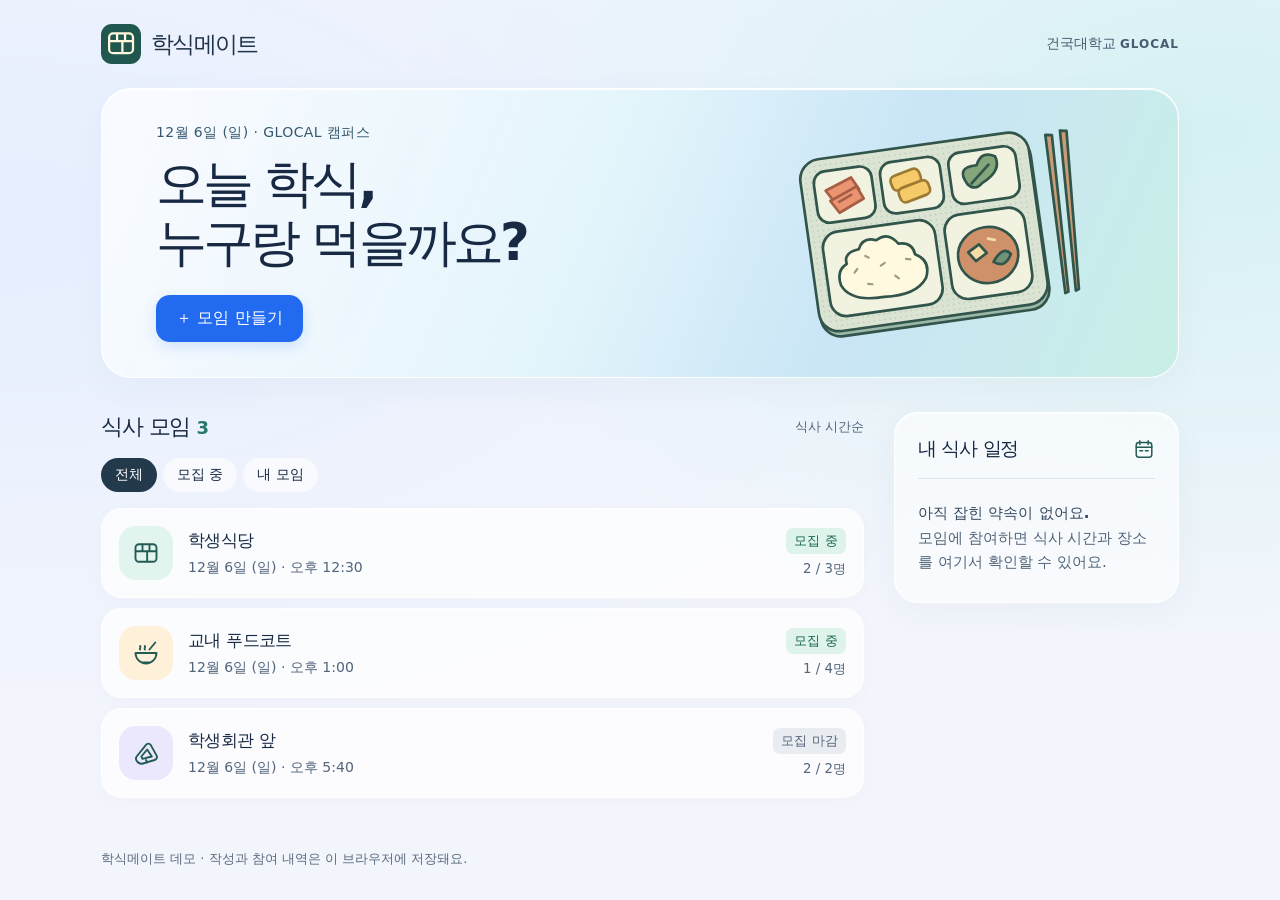
==== jo-su-yeon/haksik-mate/index.html @ ece5bcb7 "Add demo index and Haksik Mate with custom dining icons" ====
<!doctype html>
<html lang="ko"><head><meta charset="utf-8"><meta name="viewport" content="width=device-width,initial-scale=1"><meta name="theme-color" content="#edf5ff"><title>학식메이트 · 식사 모임</title><link rel="icon" href="icons/mark.svg" type="image/svg+xml"><link rel="stylesheet" href="style.css"><script defer src="app.js"></script></head>
<body><main class="shell">
<header><a class="brand" href="./"><img class="logo" src="icons/mark.svg" width="40" height="40" alt="">학식메이트</a><span class="campus">건국대학교 <b>GLOCAL</b></span></header>
<section class="hero glass"><div class="hero-copy"><p class="date" id="date"></p><h1>오늘 학식,<br>누구랑 먹을까요?</h1><button class="primary" id="create">＋ 모임 만들기</button></div><div class="art" aria-hidden="true"><img class="lunch-tray" src="icons/lunch.svg" width="320" height="220" alt=""></div></section>
<div class="layout"><section><div class="section-head"><h2>식사 모임 <span id="count"></span></h2><small>식사 시간순</small></div><div class="filters" aria-label="모집 상태"><button data-filter="all" aria-pressed="true">전체</button><button data-filter="open" aria-pressed="false">모집 중</button><button data-filter="mine" aria-pressed="false">내 모임</button></div><div id="list"></div></section>
<aside class="glass agenda"><div class="section-head"><h2>내 식사 일정</h2><img src="icons/calendar.svg" width="22" height="22" alt=""></div><div id="schedule"></div></aside></div>
<footer>학식메이트 데모 · 작성과 참여 내역은 이 브라우저에 저장돼요.</footer></main>
<dialog id="dialog"><div class="dialog-head"><h2 id="heading"></h2><button class="close" aria-label="닫기">×</button></div><div id="content"></div></dialog><div id="toast" role="status"></div></body></html>
---- jo-su-yeon/haksik-mate/style.css ----
:root{font-family:"Malgun Gothic",system-ui,sans-serif;color:#182943;background:#eff4fb;font-synthesis:none}*{box-sizing:border-box}body{margin:0;min-height:100vh;background:radial-gradient(ellipse at 0 25%,#e6efff,transparent 55%),radial-gradient(ellipse at 95% 15%,#d5f1f3,transparent 48%),#f3f5fc}button,input,textarea{font:inherit}button{cursor:pointer;border:0;color:inherit}button:focus-visible,a:focus-visible{outline:3px solid #285dd0;outline-offset:3px}.shell{max-width:1150px;margin:auto;padding:0 36px}header,.brand,.section-head,.filters,.dialog-head{display:flex;align-items:center}header{height:88px;justify-content:space-between}.brand{gap:10px;color:#203348;text-decoration:none;font-size:23px;font-weight:800;letter-spacing:-1.7px}.logo{display:block;flex:none}.campus{font-size:14px;color:#475c72}.campus b{font-size:12px;letter-spacing:1px}.glass{border:1px solid #fffffff5;box-shadow:0 10px 35px #3646690a,inset 0 1px 1px white;backdrop-filter:blur(16px)}.hero{position:relative;isolation:isolate;overflow:hidden;display:flex;align-items:center;padding:35px 5%;min-height:275px;background:linear-gradient(112deg,#ffffffad 5%,#e2f4fb 47%,#c9e5f6 70%,#c8efe5);border-radius:30px}.hero-copy{z-index:1}.date{font-size:14px;letter-spacing:.03em;color:#375970;margin:0 0 12px}.hero h1{font-size:clamp(34px,4vw,52px);line-height:1.16;letter-spacing:-.075em;margin:0 0 22px}.primary{background:#226aef;color:white;font-weight:700;padding:13px 20px;border-radius:14px;box-shadow:0 5px 14px #226aef29}.primary:hover{background:#1857cb}.art{position:absolute;width:44%;height:100%;right:0;display:grid;place-items:center;pointer-events:none}.lunch-tray{width:82%;max-width:345px;height:auto}.layout{display:grid;grid-template-columns:minmax(0,1fr) 285px;gap:30px;margin:34px 0}.section-head,.dialog-head{justify-content:space-between;gap:12px}.section-head h2,.dialog-head h2{margin:0;letter-spacing:-.06em;font-size:22px}.section-head small,small{color:#52657a}.section-head h2 span{color:#287867;font-size:18px}.filters{gap:6px;margin:16px 0}.filters button{border-radius:20px;background:#ffffffab;font-size:14px;padding:8px 14px}.filters [aria-pressed=true]{color:white;background:#23394c}.card{width:100%;display:grid;grid-template-columns:54px 1fr auto;gap:15px;align-items:center;text-align:left;margin:0 0 10px;padding:17px;border:1px solid white;border-radius:20px;background:#ffffffbc;box-shadow:0 4px 15px #4e648007}.card:hover,.slot:hover{background:white;box-shadow:0 6px 20px #39557912}.tile{height:54px;width:54px;display:grid;place-items:center;border-radius:17px;font-size:30px;background:#e1f4ed}.tile.t1{background:#fff0d9}.tile.t2{background:#ebe7fc}.info{min-width:0}.info strong{display:block;font-size:17px;letter-spacing:-.035em;margin-bottom:5px;overflow-wrap:anywhere}.meta{font-size:14px;color:#53657b}.capacity{text-align:right}.badge{display:inline-block;padding:4px 8px;border-radius:7px;color:#176552;background:#def3e9;font-size:13px;font-weight:700}.badge.full{background:#e9edf1;color:#566478}.capacity small{display:block;margin-top:6px}.agenda{align-self:start;padding:23px;border-radius:24px;background:#ffffff91}.agenda h2{font-size:19px}.slot{border-radius:12px;background:#ffffffa8;text-align:left;width:100%;padding:12px;margin-top:12px}.slot strong{display:block;margin-top:5px}.empty{padding:22px 0 4px;line-height:1.65;color:#52657a;font-size:15px;margin:0}.empty b{color:#34485d}.agenda .empty{border-top:1px solid #dbe4e9;margin-top:16px}footer{color:#596a7d;font-size:13px;padding:8px 0 30px}dialog{width:min(460px,94vw);max-height:90dvh;border:1px solid white;border-radius:24px;padding:24px;color:inherit;background:#f6fafd}dialog::backdrop{background:#152c4b66;backdrop-filter:blur(5px)}.dialog-head{margin-bottom:18px}.close{font-size:24px;width:36px;height:36px;line-height:1;border-radius:50%;background:#e6eef3}form{display:grid;gap:13px}label{display:grid;gap:6px;font-size:14px;font-weight:700}input,textarea{min-width:0;width:100%;padding:10px;border:1px solid #b9c6d4;border-radius:10px;background:white;color:inherit}textarea{resize:vertical}.row{display:grid;grid-template-columns:1fr 1fr;gap:10px}.detail{overflow-wrap:anywhere;white-space:pre-wrap;line-height:1.6}.people{padding:12px 14px;background:#e9f2f3;border-radius:12px;margin:16px 0}.people p{margin:6px 0 0;overflow-wrap:anywhere}.error{color:#a32331;margin:5px 0}.error:empty{display:none}.primary:disabled{background:#687886;cursor:default}#toast{position:fixed;left:50%;bottom:20px;transform:translateX(-50%);background:#243744;color:white;border-radius:12px;padding:12px 18px;z-index:2}#toast:empty{display:none}
@media(max-width:760px){.shell{padding:0 16px}header{height:66px}.brand{font-size:20px}.campus{font-size:12px}.layout{grid-template-columns:1fr;gap:15px;margin:22px 0}.hero{min-height:220px;padding:24px;border-radius:22px}.hero h1{font-size:34px}.art{right:-1%;width:39%}.lunch-tray{width:108%;max-width:190px}.card{gap:10px;padding:14px;grid-template-columns:44px 1fr auto}.tile{height:44px;width:44px;font-size:25px}.meta{font-size:13px}.agenda{padding:18px}.primary{padding:11px 16px}.hero .date{font-size:13px}}
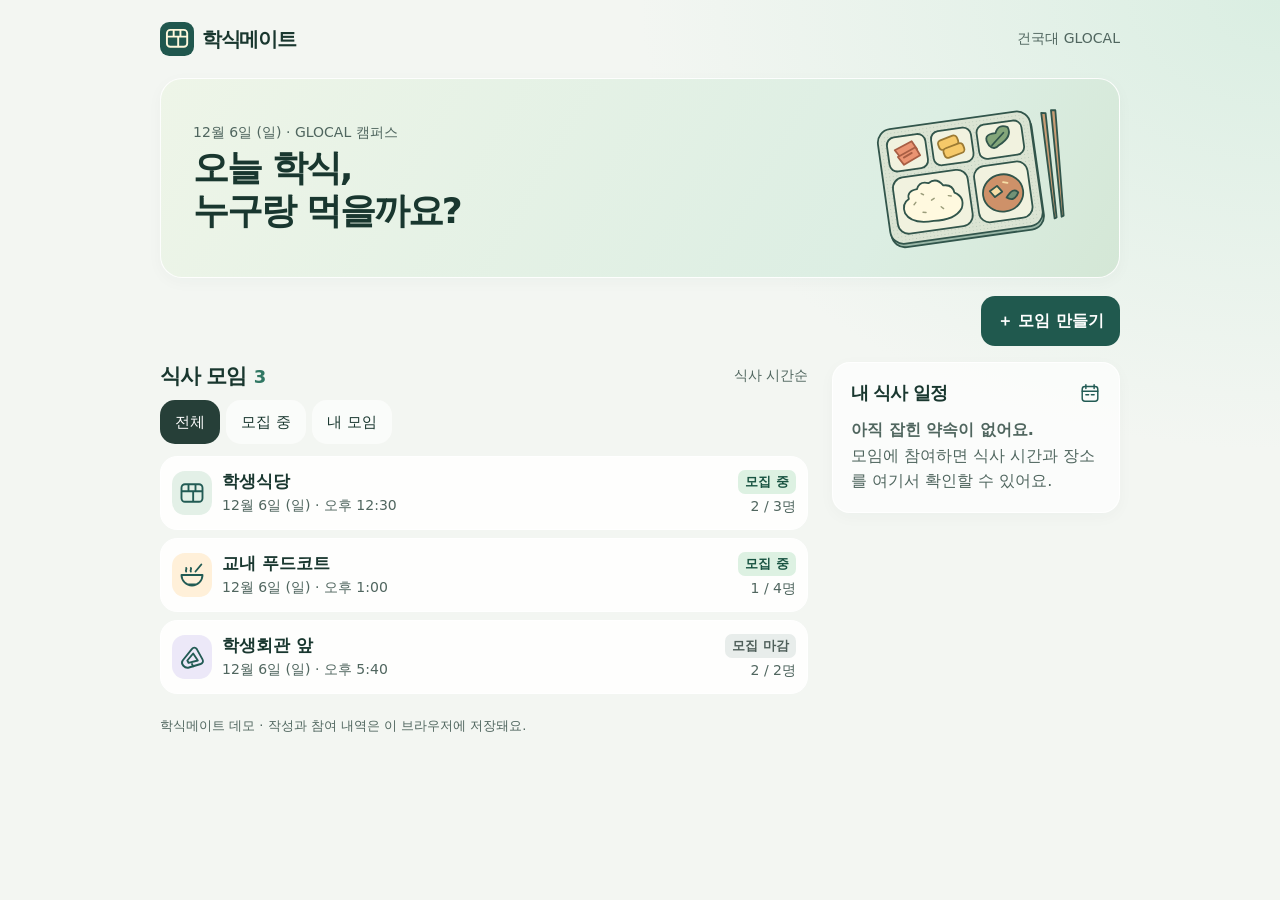
==== commit d848d6f8: "Prioritize mobile meal browsing and thumb-friendly bottom sheets" ====
--- a/jo-su-yeon/haksik-mate/index.html
+++ b/jo-su-yeon/haksik-mate/index.html
@@ -1,9 +1,42 @@
 <!doctype html>
-<html lang="ko"><head><meta charset="utf-8"><meta name="viewport" content="width=device-width,initial-scale=1"><meta name="theme-color" content="#edf5ff"><title>학식메이트 · 식사 모임</title><link rel="icon" href="icons/mark.svg" type="image/svg+xml"><link rel="stylesheet" href="style.css"><script defer src="app.js"></script></head>
-<body><main class="shell">
-<header><a class="brand" href="./"><img class="logo" src="icons/mark.svg" width="40" height="40" alt="">학식메이트</a><span class="campus">건국대학교 <b>GLOCAL</b></span></header>
-<section class="hero glass"><div class="hero-copy"><p class="date" id="date"></p><h1>오늘 학식,<br>누구랑 먹을까요?</h1><button class="primary" id="create">＋ 모임 만들기</button></div><div class="art" aria-hidden="true"><img class="lunch-tray" src="icons/lunch.svg" width="320" height="220" alt=""></div></section>
-<div class="layout"><section><div class="section-head"><h2>식사 모임 <span id="count"></span></h2><small>식사 시간순</small></div><div class="filters" aria-label="모집 상태"><button data-filter="all" aria-pressed="true">전체</button><button data-filter="open" aria-pressed="false">모집 중</button><button data-filter="mine" aria-pressed="false">내 모임</button></div><div id="list"></div></section>
-<aside class="glass agenda"><div class="section-head"><h2>내 식사 일정</h2><img src="icons/calendar.svg" width="22" height="22" alt=""></div><div id="schedule"></div></aside></div>
-<footer>학식메이트 데모 · 작성과 참여 내역은 이 브라우저에 저장돼요.</footer></main>
-<dialog id="dialog"><div class="dialog-head"><h2 id="heading"></h2><button class="close" aria-label="닫기">×</button></div><div id="content"></div></dialog><div id="toast" role="status"></div></body></html>
+<html lang="ko">
+<head>
+  <meta charset="utf-8">
+  <meta name="viewport" content="width=device-width, initial-scale=1, viewport-fit=cover">
+  <meta name="theme-color" content="#f3f6f2">
+  <title>학식메이트 · 식사 모임</title>
+  <link rel="icon" href="icons/mark.svg" type="image/svg+xml">
+  <link rel="stylesheet" href="style.css">
+  <script defer src="app.js"></script>
+</head>
+<body>
+  <main class="shell">
+    <header>
+      <a class="brand" href="./"><img src="icons/mark.svg" width="34" height="34" alt="">학식메이트</a>
+      <span class="campus">건국대 GLOCAL</span>
+    </header>
+    <section class="hero glass">
+      <div><p class="date" id="date"></p><h1>오늘 학식,<br>누구랑 먹을까요?</h1></div>
+      <img class="lunch-tray" src="icons/lunch.svg" width="320" height="220" alt="">
+    </section>
+    <div class="actions"><button class="primary" id="create"><span aria-hidden="true">＋</span> 모임 만들기</button></div>
+    <div class="layout">
+      <section aria-labelledby="list-title">
+        <div class="section-head"><h2 id="list-title">식사 모임 <span id="count"></span></h2><small>식사 시간순</small></div>
+        <div class="filters" role="group" aria-label="모임 필터">
+          <button data-filter="all" aria-pressed="true">전체</button>
+          <button data-filter="open" aria-pressed="false">모집 중</button>
+          <button data-filter="mine" aria-pressed="false">내 모임</button>
+        </div>
+        <div id="list"></div>
+      </section>
+      <aside class="glass agenda"><div class="section-head"><h2>내 식사 일정</h2><img src="icons/calendar.svg" width="22" height="22" alt=""></div><div id="schedule"></div></aside>
+    </div>
+    <footer>학식메이트 데모 · 작성과 참여 내역은 이 브라우저에 저장돼요.</footer>
+  </main>
+  <dialog id="dialog" aria-labelledby="heading">
+    <div class="dialog-head"><h2 id="heading"></h2><button class="close" aria-label="닫기">×</button></div>
+    <div id="content"></div>
+  </dialog>
+  <div id="toast" role="status"></div>
+</body></html>
--- a/jo-su-yeon/haksik-mate/style.css
+++ b/jo-su-yeon/haksik-mate/style.css
@@ -1,2 +1,84 @@
-:root{font-family:"Malgun Gothic",system-ui,sans-serif;color:#182943;background:#eff4fb;font-synthesis:none}*{box-sizing:border-box}body{margin:0;min-height:100vh;background:radial-gradient(ellipse at 0 25%,#e6efff,transparent 55%),radial-gradient(ellipse at 95% 15%,#d5f1f3,transparent 48%),#f3f5fc}button,input,textarea{font:inherit}button{cursor:pointer;border:0;color:inherit}button:focus-visible,a:focus-visible{outline:3px solid #285dd0;outline-offset:3px}.shell{max-width:1150px;margin:auto;padding:0 36px}header,.brand,.section-head,.filters,.dialog-head{display:flex;align-items:center}header{height:88px;justify-content:space-between}.brand{gap:10px;color:#203348;text-decoration:none;font-size:23px;font-weight:800;letter-spacing:-1.7px}.logo{display:block;flex:none}.campus{font-size:14px;color:#475c72}.campus b{font-size:12px;letter-spacing:1px}.glass{border:1px solid #fffffff5;box-shadow:0 10px 35px #3646690a,inset 0 1px 1px white;backdrop-filter:blur(16px)}.hero{position:relative;isolation:isolate;overflow:hidden;display:flex;align-items:center;padding:35px 5%;min-height:275px;background:linear-gradient(112deg,#ffffffad 5%,#e2f4fb 47%,#c9e5f6 70%,#c8efe5);border-radius:30px}.hero-copy{z-index:1}.date{font-size:14px;letter-spacing:.03em;color:#375970;margin:0 0 12px}.hero h1{font-size:clamp(34px,4vw,52px);line-height:1.16;letter-spacing:-.075em;margin:0 0 22px}.primary{background:#226aef;color:white;font-weight:700;padding:13px 20px;border-radius:14px;box-shadow:0 5px 14px #226aef29}.primary:hover{background:#1857cb}.art{position:absolute;width:44%;height:100%;right:0;display:grid;place-items:center;pointer-events:none}.lunch-tray{width:82%;max-width:345px;height:auto}.layout{display:grid;grid-template-columns:minmax(0,1fr) 285px;gap:30px;margin:34px 0}.section-head,.dialog-head{justify-content:space-between;gap:12px}.section-head h2,.dialog-head h2{margin:0;letter-spacing:-.06em;font-size:22px}.section-head small,small{color:#52657a}.section-head h2 span{color:#287867;font-size:18px}.filters{gap:6px;margin:16px 0}.filters button{border-radius:20px;background:#ffffffab;font-size:14px;padding:8px 14px}.filters [aria-pressed=true]{color:white;background:#23394c}.card{width:100%;display:grid;grid-template-columns:54px 1fr auto;gap:15px;align-items:center;text-align:left;margin:0 0 10px;padding:17px;border:1px solid white;border-radius:20px;background:#ffffffbc;box-shadow:0 4px 15px #4e648007}.card:hover,.slot:hover{background:white;box-shadow:0 6px 20px #39557912}.tile{height:54px;width:54px;display:grid;place-items:center;border-radius:17px;font-size:30px;background:#e1f4ed}.tile.t1{background:#fff0d9}.tile.t2{background:#ebe7fc}.info{min-width:0}.info strong{display:block;font-size:17px;letter-spacing:-.035em;margin-bottom:5px;overflow-wrap:anywhere}.meta{font-size:14px;color:#53657b}.capacity{text-align:right}.badge{display:inline-block;padding:4px 8px;border-radius:7px;color:#176552;background:#def3e9;font-size:13px;font-weight:700}.badge.full{background:#e9edf1;color:#566478}.capacity small{display:block;margin-top:6px}.agenda{align-self:start;padding:23px;border-radius:24px;background:#ffffff91}.agenda h2{font-size:19px}.slot{border-radius:12px;background:#ffffffa8;text-align:left;width:100%;padding:12px;margin-top:12px}.slot strong{display:block;margin-top:5px}.empty{padding:22px 0 4px;line-height:1.65;color:#52657a;font-size:15px;margin:0}.empty b{color:#34485d}.agenda .empty{border-top:1px solid #dbe4e9;margin-top:16px}footer{color:#596a7d;font-size:13px;padding:8px 0 30px}dialog{width:min(460px,94vw);max-height:90dvh;border:1px solid white;border-radius:24px;padding:24px;color:inherit;background:#f6fafd}dialog::backdrop{background:#152c4b66;backdrop-filter:blur(5px)}.dialog-head{margin-bottom:18px}.close{font-size:24px;width:36px;height:36px;line-height:1;border-radius:50%;background:#e6eef3}form{display:grid;gap:13px}label{display:grid;gap:6px;font-size:14px;font-weight:700}input,textarea{min-width:0;width:100%;padding:10px;border:1px solid #b9c6d4;border-radius:10px;background:white;color:inherit}textarea{resize:vertical}.row{display:grid;grid-template-columns:1fr 1fr;gap:10px}.detail{overflow-wrap:anywhere;white-space:pre-wrap;line-height:1.6}.people{padding:12px 14px;background:#e9f2f3;border-radius:12px;margin:16px 0}.people p{margin:6px 0 0;overflow-wrap:anywhere}.error{color:#a32331;margin:5px 0}.error:empty{display:none}.primary:disabled{background:#687886;cursor:default}#toast{position:fixed;left:50%;bottom:20px;transform:translateX(-50%);background:#243744;color:white;border-radius:12px;padding:12px 18px;z-index:2}#toast:empty{display:none}
-@media(max-width:760px){.shell{padding:0 16px}header{height:66px}.brand{font-size:20px}.campus{font-size:12px}.layout{grid-template-columns:1fr;gap:15px;margin:22px 0}.hero{min-height:220px;padding:24px;border-radius:22px}.hero h1{font-size:34px}.art{right:-1%;width:39%}.lunch-tray{width:108%;max-width:190px}.card{gap:10px;padding:14px;grid-template-columns:44px 1fr auto}.tile{height:44px;width:44px;font-size:25px}.meta{font-size:13px}.agenda{padding:18px}.primary{padding:11px 16px}.hero .date{font-size:13px}}
+:root {
+  font-family: system-ui, "Malgun Gothic", sans-serif;
+  color: #19372f;
+  background: #f3f6f2;
+  --muted: #50665f;
+  --green: #20594e;
+  --line: #d8e3db;
+  --bottom: env(safe-area-inset-bottom, 0px);
+}
+* { box-sizing: border-box; }
+body { margin: 0; min-height: 100vh; background: radial-gradient(ellipse at top right, #daeee2, transparent 40rem); }
+body:has(dialog[open]) { overflow: hidden; }
+button, input, textarea { font: inherit; }
+button { cursor: pointer; border: 0; color: inherit; touch-action: manipulation; }
+button:focus-visible, a:focus-visible, input:focus-visible, textarea:focus-visible { outline: 3px solid #1766b6; outline-offset: 2px; }
+.shell { width: min(100%, 64rem); margin: auto; padding: env(safe-area-inset-top, 0px) max(16px, env(safe-area-inset-right)) calc(86px + var(--bottom)) max(16px, env(safe-area-inset-left)); }
+header, .brand, .section-head, .dialog-head { display: flex; align-items: center; }
+header, .section-head, .dialog-head { justify-content: space-between; gap: 10px; }
+header { min-height: 62px; }
+.brand { min-height: 44px; gap: 8px; font-size: 20px; letter-spacing: -.065em; color: inherit; text-decoration: none; font-weight: 800; }
+.campus, small, .meta, .date, footer { color: var(--muted); }
+.campus, .date, small { font-size: 14px; }
+.glass { border: 1px solid #ffffffeb; background: #ffffffa6; box-shadow: 0 4px 16px #263b3608; }
+.hero { display: grid; grid-template-columns: minmax(0, 1fr) 32%; align-items: center; border-radius: 22px; padding: 16px; background: linear-gradient(120deg, #eef5e8, #dceee3 75%, #d4e7d6); }
+.date { margin: 0 0 5px; }
+h1, h2, p { margin-top: 0; }
+h1, h2 { letter-spacing: -.055em; }
+h1 { font-size: clamp(24px, 6.5vw, 36px); line-height: 1.19; margin-bottom: 0; }
+.lunch-tray { display: block; width: 100%; height: auto; }
+.actions { position: fixed; z-index: 2; inset: auto 0 0; padding: 9px max(16px, env(safe-area-inset-right)) calc(9px + var(--bottom)) max(16px, env(safe-area-inset-left)); background: #f6faf5f0; backdrop-filter: blur(15px); border-top: 1px solid var(--line); }
+.primary { width: 100%; min-height: 50px; padding: 10px 16px; font-weight: 700; color: white; background: var(--green); border-radius: 14px; }
+.primary:hover { background: #15473e; }
+.primary:disabled { background: #566a63; cursor: default; }
+.layout { display: grid; gap: 20px; margin: 23px 0; }
+.section-head h2, .dialog-head h2 { font-size: 21px; margin: 0; }
+#count { margin-left: 2px; color: #307763; font-size: 18px; }
+.filters { display: flex; gap: 6px; margin: 10px 0 12px; }
+.filters button { min-height: 44px; padding: 8px 15px; border-radius: 15px; background: #ffffffa6; font-size: 15px; }
+.filters [aria-pressed=true] { background: #263f38; color: white; }
+#list { display: grid; gap: 8px; }
+.card { display: grid; grid-template-columns: 40px minmax(0,1fr) auto; gap: 10px; align-items: center; width: 100%; padding: 13px 11px; border: 1px solid #fff; border-radius: 17px; background: #ffffffe3; text-align: left; }
+.card:hover, .slot:hover { background: white; box-shadow: 0 3px 14px #344d4114; }
+.tile { display: grid; place-items: center; width: 40px; height: 44px; border-radius: 13px; background: #e3f0e7; }
+.tile.t1 { background: #fff0d9; } .tile.t2 { background: #ece8f8; }
+.info strong, .slot strong { display: block; overflow-wrap: anywhere; }
+.info strong { font-size: 17px; margin-bottom: 3px; }
+.meta { display: block; font-size: 14px; line-height: 1.4; }
+.capacity { text-align: right; }
+.capacity small { display: block; margin-top: 4px; }
+.badge { display: inline-block; font-size: 13px; padding: 3px 7px; border-radius: 7px; color: #185341; background: #ddf1e2; font-weight: 700; }
+.badge.full { color: #4f5f5a; background: #e8edeb; }
+.agenda { align-self: start; padding: 18px; border-radius: 18px; }
+.agenda h2 { font-size: 18px; }
+.slot { display: block; width: 100%; min-height: 44px; margin-top: 10px; padding: 10px; border-radius: 10px; text-align: left; background: #f3f7f3; }
+.empty { margin: 12px 0 0; line-height: 1.6; color: var(--muted); }
+footer { font-size: 13px; }
+dialog { position: fixed; inset: auto 0 0; width: 100%; max-width: 100%; margin: 0; max-height: 92vh; max-height: 92dvh; padding: 0 16px calc(18px + var(--bottom)); border: none; border-radius: 23px 23px 0 0; background: #fbfdf9; color: inherit; overflow-y: auto; overscroll-behavior: contain; }
+dialog::backdrop { background: #17382e66; backdrop-filter: blur(4px); }
+.dialog-head { position: sticky; top: 0; z-index: 1; padding: 10px 0; margin-bottom: 8px; background: #fbfdf9; }
+.dialog-head h2 { overflow-wrap: anywhere; }
+.close { flex: none; width: 44px; height: 44px; border-radius: 50%; font-size: 24px; background: #eaf1eb; }
+form, label { display: grid; }
+form { gap: 14px; }
+label { gap: 5px; min-width: 0; font-size: 14px; font-weight: 700; }
+input, textarea { min-width: 0; width: 100%; min-height: 46px; font-size: 16px; padding: 10px; color: inherit; background: white; border: 1px solid #acbcb3; border-radius: 10px; scroll-margin-block: 68px 12px; }
+textarea { resize: vertical; }
+.row { display: grid; grid-template-columns: repeat(auto-fit, minmax(min(138px,100%),1fr)); gap: 10px; }
+.detail, .people p { overflow-wrap: anywhere; }
+.detail { white-space: pre-wrap; line-height: 1.6; }
+.people { padding: 14px; border-radius: 12px; background: #eaf2eb; margin: 16px 0; }
+.people p { margin: 5px 0 0; }
+.error { margin: 0; color: #a12432; }
+.error:empty, #toast:empty { display: none; }
+#toast { position: fixed; z-index: 3; bottom: calc(78px + var(--bottom)); left: 50%; transform: translateX(-50%); width: max-content; max-width: calc(100% - 32px); padding: 10px 14px; border-radius: 12px; color: white; background: #243d35; }
+@media (min-width: 760px) {
+  .shell { padding: 0 32px 30px; }
+  header { min-height: 78px; }
+  .hero { padding: 20px 32px; grid-template-columns: 1fr 230px; }
+  .actions { position: static; display: flex; justify-content: end; padding: 18px 0 0; background: transparent; border: 0; backdrop-filter: none; }
+  .actions .primary { width: auto; }
+  .layout { grid-template-columns: minmax(0,1fr) minmax(220px,30%); gap: 24px; margin-top: 16px; }
+  dialog { inset: 0; margin: auto; width: min(460px,94vw); border-radius: 22px; padding: 0 24px 24px; }
+  #toast { bottom: 22px; }
+}
